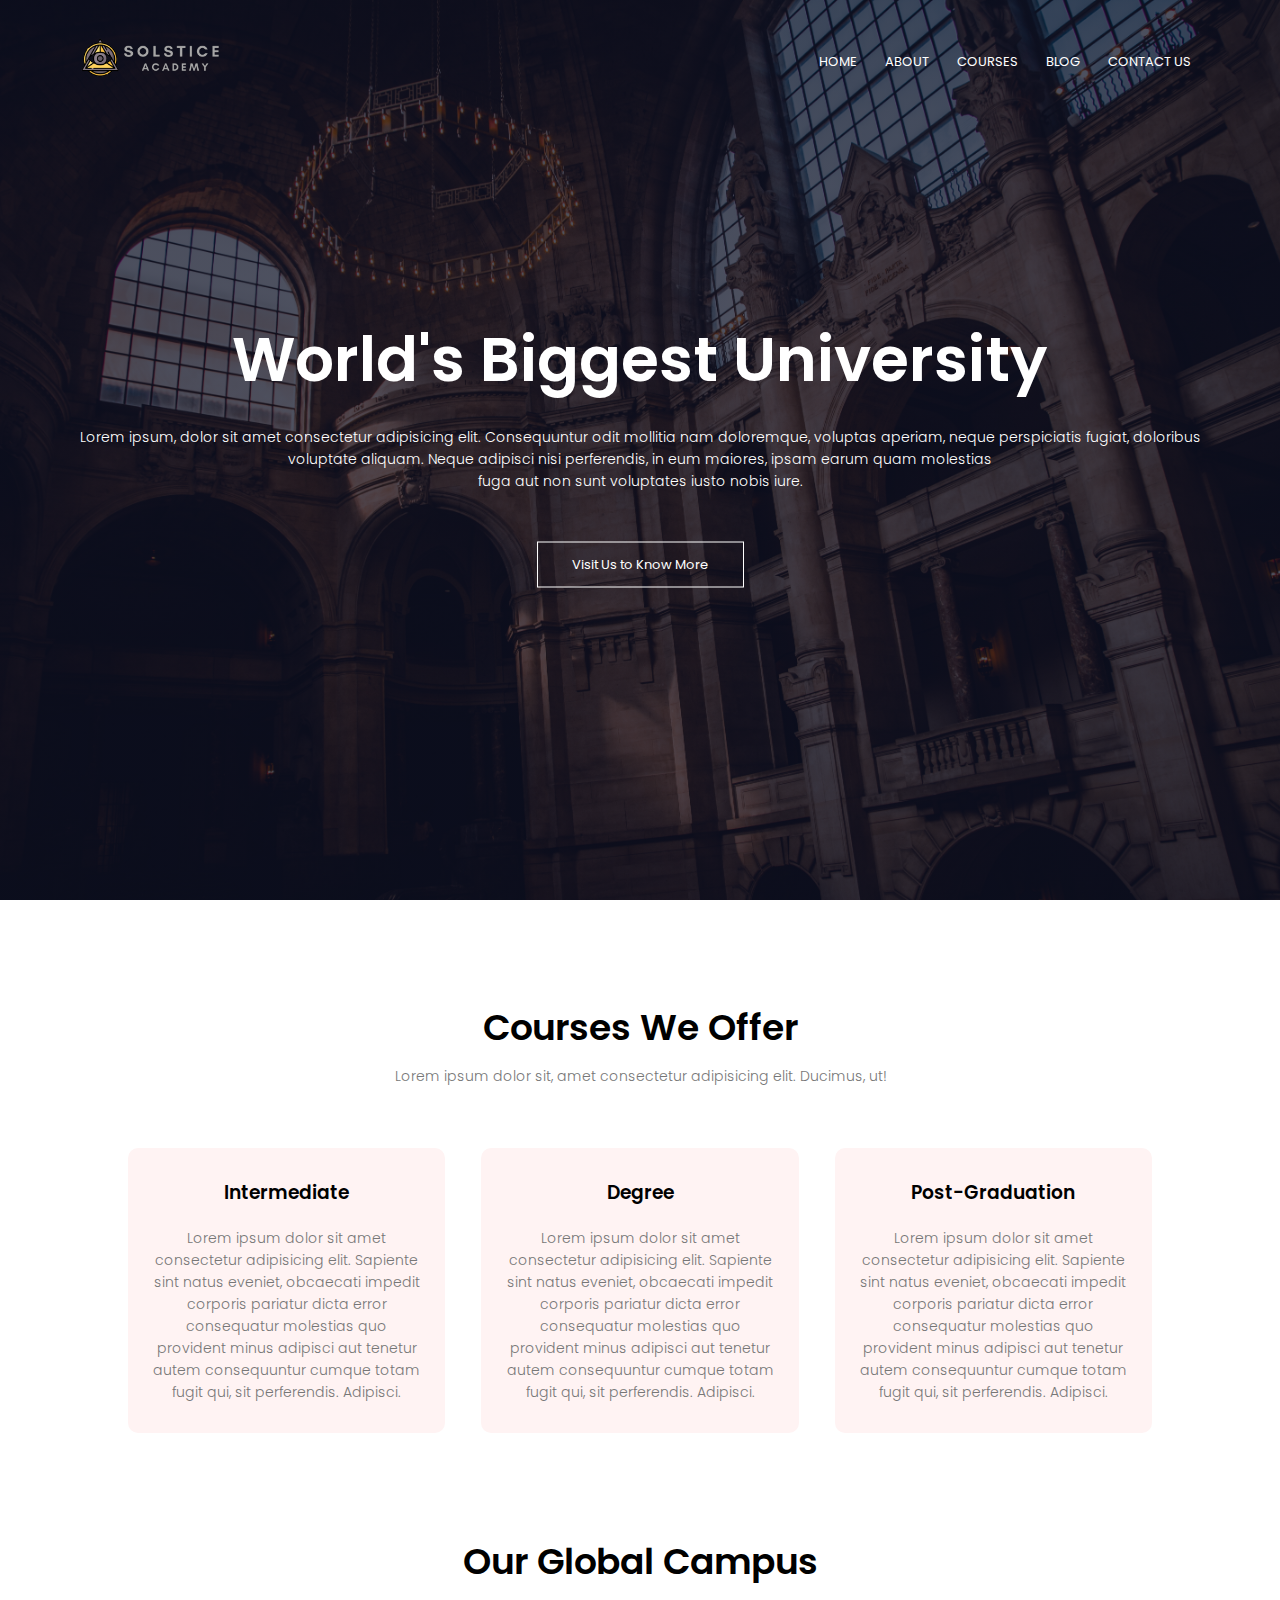
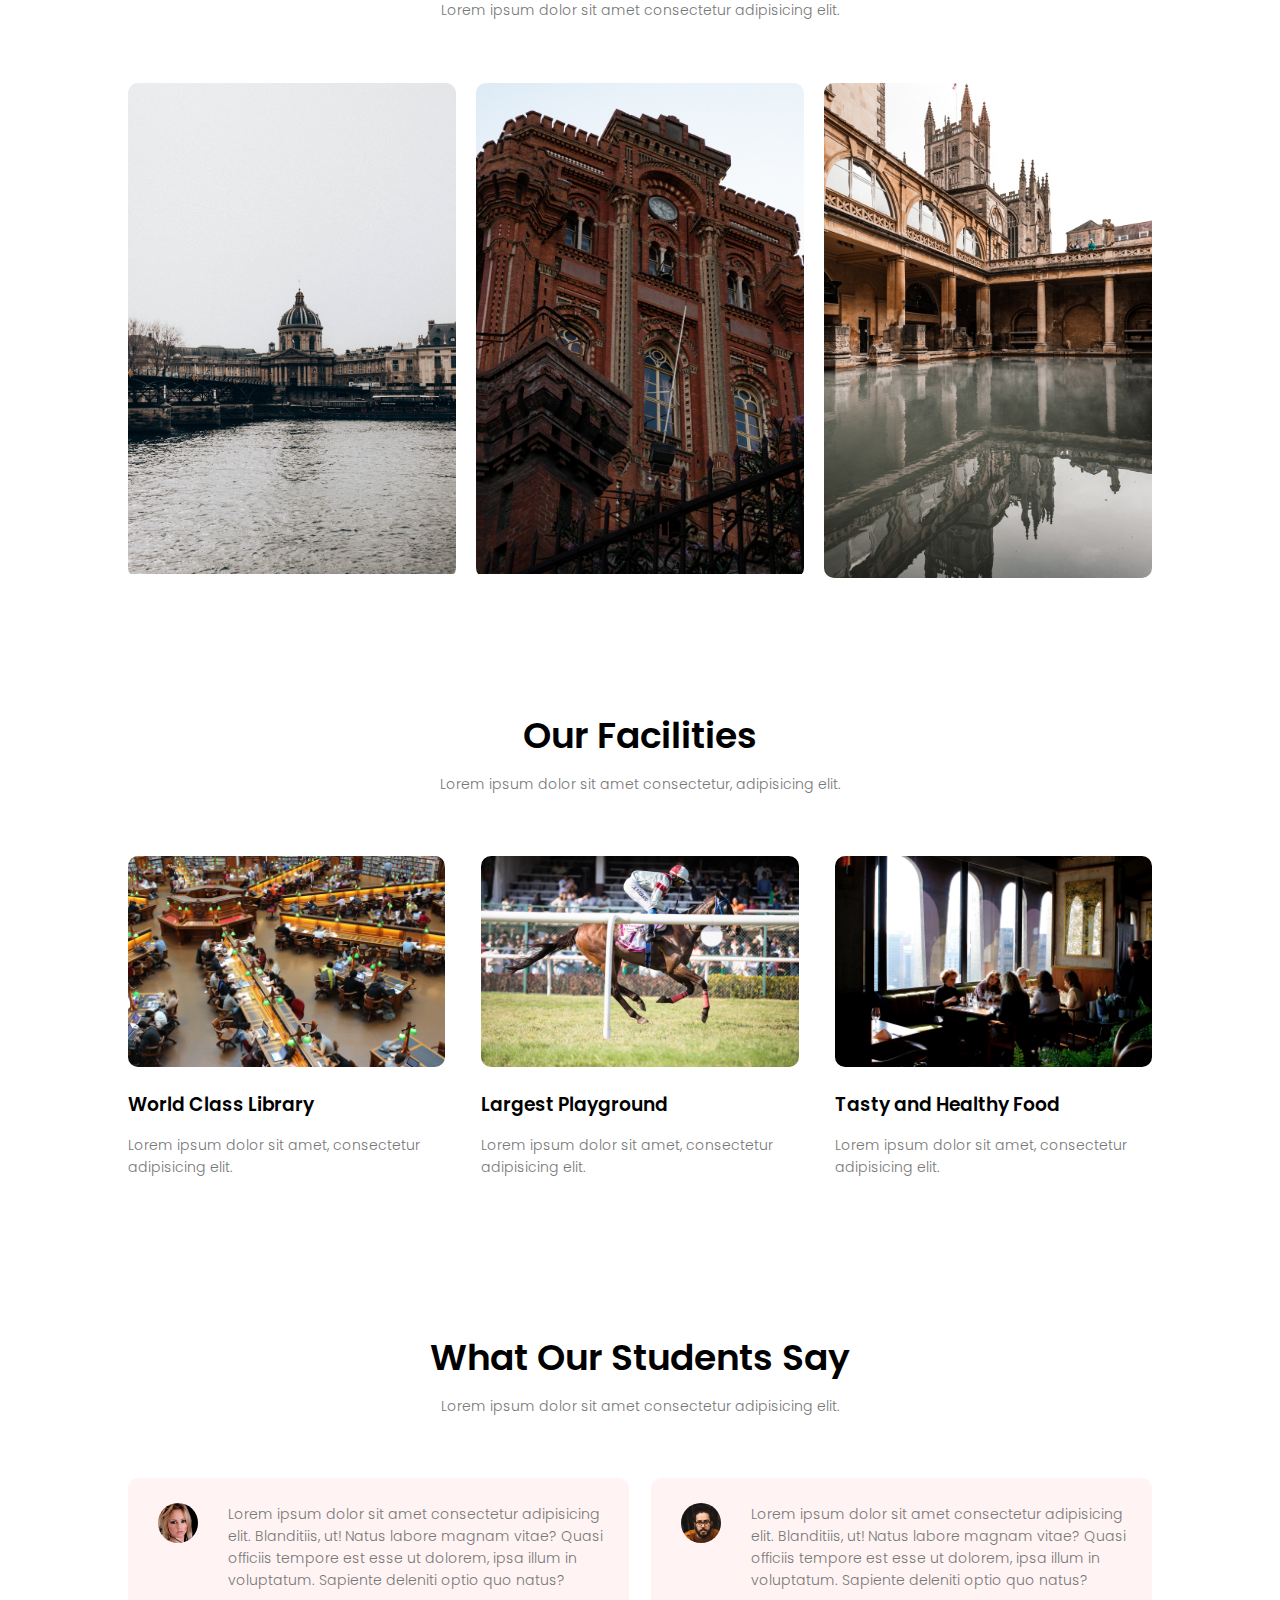
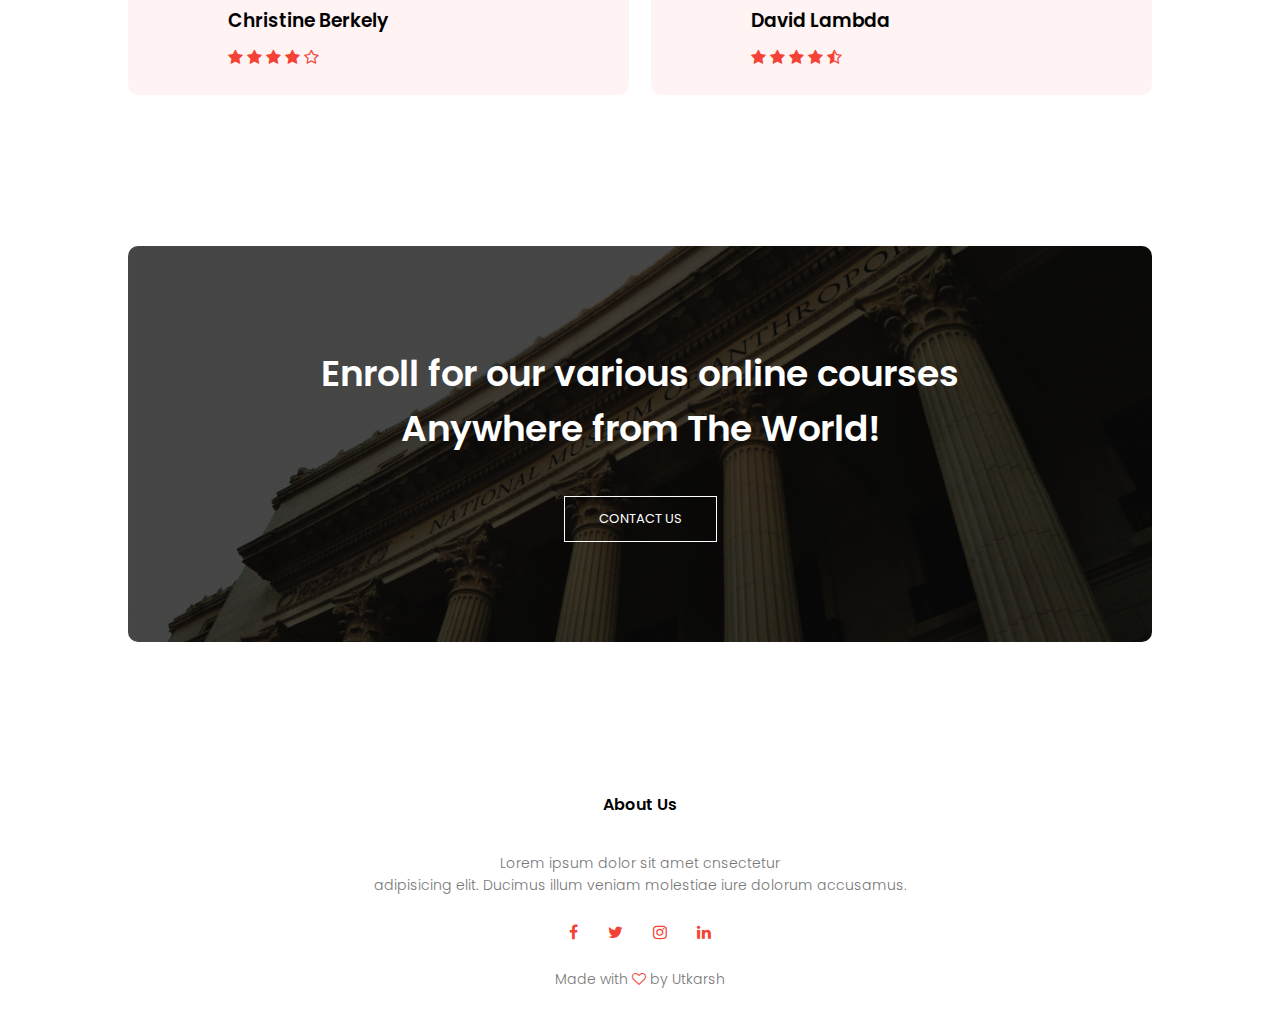
==== index.html @ ec30bfaa "Add files via upload" ====
<!DOCTYPE html>
<html lang="en">
<head>
    <meta charset="UTF-8">
    <meta name="viewport" content="width=device-width, initial-scale=1.0">
    <title>University Website Design</title>
    <link rel="stylesheet" href="styles.css">
    <link rel="preconnect" href="https://fonts.googleapis.com">
<link rel="preconnect" href="https://fonts.gstatic.com" crossorigin>
<link href="https://fonts.googleapis.com/css2?family=Poppins:wght@100;200;300;400;600;700&display=swap" rel="stylesheet">
<link rel="stylesheet" href="https://stackpath.bootstrapcdn.com/font-awesome/4.7.0/css/font-awesome.min.css">
</head>
<body>
    <section class="header">
        <nav>
            <a href="index.html"><img src="img/logotest.png"></a>
            <div class="nav-links" id="navLinks">
                <i class="fa fa-times" onclick="hideMenu()"></i> <!--close-icon-->
                <ul>
                    <li><a href="index.html">HOME</a></li>
                    <li><a href="about.html">ABOUT</a></li>
                    <li><a href="courses.html">COURSES</a></li>
                    <li><a href="blogs.html">BLOG</a></li>
                    <li><a href="contact.html">CONTACT US</a></li>
                </ul>
            </div>
            <i class="fa fa-bars" onclick="showMenu()"></i> <!--menu-icon-->
        </nav>

        <div class="text-box">
            <h1>World's Biggest University</h1>
            <p>Lorem ipsum, dolor sit amet consectetur adipisicing elit. Consequuntur odit mollitia nam doloremque, voluptas aperiam, neque perspiciatis fugiat, doloribus voluptate aliquam. 
                Neque adipisci nisi perferendis, in eum maiores, ipsam earum quam molestias 
                <br>fuga aut non sunt voluptates iusto nobis iure.
            </p>
            <a href="about.html" class="hero-btn">Visit Us to Know More</a>
        </div>  
    </section>

    <!-- Courses -->

    <section class="courses">
        <h1>Courses We Offer</h1>
        <p>Lorem ipsum dolor sit, amet consectetur adipisicing elit. Ducimus, ut!</p>
    
        <div class="row">
            <div class="course-col">
                <h3>Intermediate</h3>
                <p>Lorem ipsum dolor sit amet consectetur adipisicing elit. Sapiente sint natus eveniet, obcaecati impedit corporis pariatur dicta error consequatur molestias quo provident minus adipisci aut tenetur autem consequuntur cumque totam fugit qui, sit perferendis. Adipisci.</p>
            </div>
            
            <div class="course-col">
                <h3>Degree</h3>
                <p>Lorem ipsum dolor sit amet consectetur adipisicing elit. Sapiente sint natus eveniet, obcaecati impedit corporis pariatur dicta error consequatur molestias quo provident minus adipisci aut tenetur autem consequuntur cumque totam fugit qui, sit perferendis. Adipisci.</p>
            </div>
            
            <div class="course-col">
                <h3>Post-Graduation</h3>
                <p>Lorem ipsum dolor sit amet consectetur adipisicing elit. Sapiente sint natus eveniet, obcaecati impedit corporis pariatur dicta error consequatur molestias quo provident minus adipisci aut tenetur autem consequuntur cumque totam fugit qui, sit perferendis. Adipisci.</p>
            </div>
        </div>
    
    </section>

    <!-- Campus -->

    <section class="campus">
        <h1>Our Global Campus</h1>
        <p>Lorem ipsum dolor sit amet consectetur adipisicing elit.</p>
    
        <div class="row">
            <div class="campus-col">
                <img src="img/london.jpg">
                <div class="layer">
                    <h3>LONDON</h3>
                </div>
            </div>
            
            <div class="campus-col">
                <img src="img/pune.jpg">
                <div class="layer">
                    <h3>PUNE</h3>
                </div>
            </div>
            
            <div class="campus-col">
                <img src="img/budapest.jpg">
                <div class="layer">
                    <h3>BUDAPEST</h3>
                </div>
            </div>
        </div>
    </section>

    <!-- Facilities -->

    <section class="facilities">
        <h1>Our Facilities</h1>
        <p>Lorem ipsum dolor sit amet consectetur, adipisicing elit.</p>
    
        <div class="row">
            <div class="facilities-col">
                <img src="img/library.jpg">
                <h3>World Class Library</h3>
                <p>Lorem ipsum dolor sit amet, consectetur adipisicing elit.</p>
            </div>
           
            <div class="facilities-col">
                <img src="img/sports.jpg">
                <h3>Largest Playground</h3>
                <p>Lorem ipsum dolor sit amet, consectetur adipisicing elit.</p>
            </div>
           
            <div class="facilities-col">
                <img src="img/cafeteria.jpg">
                <h3>Tasty and Healthy Food</h3>
                <p>Lorem ipsum dolor sit amet, consectetur adipisicing elit.</p>
            </div>
        </div>
    </section>

    <!-- Testimonials -->

    <section class="testimonials">
        <h1>What Our Students Say</h1>
        <p>Lorem ipsum dolor sit amet consectetur adipisicing elit.</p>
    
        <div class="row">
            <div class="testimonials-col">
                <img src="img/user1.jpg">
                <div>
                    <p>Lorem ipsum dolor sit amet consectetur adipisicing elit. Blanditiis, ut! Natus labore magnam vitae? Quasi officiis tempore est esse ut dolorem, ipsa illum in voluptatum. Sapiente deleniti optio quo natus?</p>
                    <h3>Christine Berkely</h3>
                    <i class="fa fa-star"></i>
                    <i class="fa fa-star"></i>
                    <i class="fa fa-star"></i>
                    <i class="fa fa-star"></i>
                    <i class="fa fa-star-o"></i>
                </div>
            </div>
            
            <div class="testimonials-col">
                <img src="img/user2.jpg">
                <div>
                    <p>Lorem ipsum dolor sit amet consectetur adipisicing elit. Blanditiis, ut! Natus labore magnam vitae? Quasi officiis tempore est esse ut dolorem, ipsa illum in voluptatum. Sapiente deleniti optio quo natus?</p>
                    <h3>David Lambda</h3>
                    <i class="fa fa-star"></i>
                    <i class="fa fa-star"></i>
                    <i class="fa fa-star"></i>
                    <i class="fa fa-star"></i>
                    <i class="fa fa-star-half-o"></i>
                </div>
            </div>
        </div>
    </section>


    <!-- Call To Action -->
    <section class="cta">
        <h1>Enroll for our various online courses<br>
            Anywhere from The World!</h1>
        <a href="contact.html" class="hero-btn">CONTACT US</a>
    </section>


 


    <!-- Footer -->
    <section class="footer">
        <h4>About Us</h4>
        <p>Lorem ipsum dolor sit amet cnsectetur<br> adipisicing elit. Ducimus illum veniam molestiae iure dolorum accusamus.</p>

        <div class="icons">
            <i class="fa fa-facebook"></i>
            <i class="fa fa-twitter"></i>
            <i class="fa fa-instagram"></i>
            <i class="fa fa-linkedin"></i>
        </div>
        <p>Made with <i class="fa fa-heart-o"></i> by Utkarsh</p>

    </section>








    <!-- JavaScript for toggle menu -->
    <script>
        var navLinks = document.getElementById("navLinks")
        
        function showMenu(){
            navLinks.style.right = "0";
        }

        function hideMenu(){
            navLinks.style.right = "-200px";
        }

    </script>


</body>
</html>
---- styles.css ----
* {
    margin: 0;
    padding: 0;
    font-family: 'Poppins', sans-serif;
}

.header {
    min-height: 100vh;
    width: 100%;
    background-image: linear-gradient(rgba(4, 9, 30, 0.7), rgba(4, 9, 30, 0.7)), url(img/banner.jpg);
    background-position: center;
    background-size: cover;
    position: relative;
}

nav {
    display: flex;
    padding: 2% 6%;
    justify-content: space-between;
    align-items: center;
}

nav img {
    width: 150px;

}

.nav-links {
    flex: 1;
    text-align: right;
}

.nav-links ul li {
    list-style: none;
    display: inline-block;
    padding: 8px 12px;
    position: relative;
}

.nav-links ul li::after {
    content: '';
    width: 0%;
    height: 2px;
    background: #f44336;
    display: block;
    margin: auto;
    transition: 0.5s;
}

.nav-links ul li:hover::after {
    width: 100%;
}

.nav-links ul li a{
    color: white;
    text-decoration: none;
    font-size: 13px;
}

/* text-box */

.text-box {
    width: 90%;
    color: white;
    position: absolute;
    top: 50%;
    left: 50%;
    transform: translate(-50%, -50%);
    text-align: center;
}

.text-box h1 {
    font-size: 62px;
}

.text-box p {
    margin: 10px 0 40px;
    font-size: 14px;
    color: white;
}

/* hero-btn */

.hero-btn {
    display: inline-block;
    text-decoration: none;
    color: white;
    border: 1px solid white;
    padding: 12px 34px;
    font-size: 13px;
    background: transparent;
    position: relative;
    cursor: pointer;

}

.hero-btn:hover {
    border: 1 px solid #f44336;
    background: #f44336;
    transition: 1s;
}

/* responsiveness */

nav .fa {
    display: none;
}

@media(max-width: 700px) {
    .text-box h1 {
        font-size: 20px;
    }

    .nav-links ul li {
        display: block;
    }

    .nav-links {
        position: fixed;
        background: #f44336;
        height: 100vh;
        width: 200px;
        top: 0;
        right: -200px;
        text-align: left;
        z-index: 2;
        transition: 1s;
    }

    nav .fa {
        display: block;
        color: #fff;
        margin: 10px;
        font-size: 22px;
        cursor: pointer;
    }

    .nav-links ul{
        padding: 30px;

    }
}

/* Courses */

.courses {
    width: 80%;
    margin: auto;
    text-align: center;
    padding-top: 100px;
}

h1 {
    font-size: 36px;
    font-weight: 600;
}

p {
    color: #777;
    font-size: 14px;
    font-weight: 300;
    line-height: 22px;
    padding: 10px;

}

.row {
    margin-top: 5%;
    display: flex;
    justify-content: space-between;
}

.course-col {
    flex-basis: 31%;
    background: #fff3f3;
    border-radius: 10px ;
    margin-bottom: 5%;
    padding: 20px 12px;
    box-sizing: border-box;
}

h3 {
    text-align: center;
    font-weight: 600;
    margin: 10px 0;
}

.course-col:hover {
    box-shadow: 0 0 20px 0px rgba(0, 0, 0, 0.2);
    transition: 0.5s;
}

@media(max-width: 700px){
    .row{
        flex-direction: column;
    }
}


/* campus */

.campus {
    width: 80%;
    margin: auto;
    text-align: center;
    padding-top: 50px;
}

.campus-col {
    flex-basis: 32%;
    border-radius: 10px;
    margin-bottom: 30px;
    position: relative;
    overflow: hidden;
}

.campus-col img {
    width: 100%;
    display: block;
}

.layer {
    background: transparent;
    height: 100%;
    width: 100%;
    position: absolute;
    top: 0;
    left: 0;
    transition: 0.5s;
}

.layer:hover {
    background: rgba(226, 0, 0, 0.7);
}

.layer h3 {
    width: 100%;
    font-family: 500;
    color: white;
    font-size: 26px;
    bottom: 0;
    left: 50%;
    transform: translateX(-50%);
    position: absolute;
    opacity: 0;
    transition: 0.5s;
}

.layer:hover h3 {
    bottom: 49%;
    opacity: 1;
}


/* facilities */

.facilities {
    width: 80%;
    margin: auto;
    text-align: center;
    padding-top: 100px;
}

.facilities-col {
    flex-basis: 31%;
    border-radius: 10px;
    margin-bottom: 5%;
    text-align: left;
}

.facilities-col img {
    width: 100%;
    border-radius: 10px;
}

.facilities-col p {
    padding: 0;
}

.facilities-col h3 {
    margin-top: 16px;
    margin-bottom: 15px;
    text-align: left; 
}


/* testimonials */

.testimonials {
    width: 80%;
    margin: auto;
    padding-top: 100px;
    text-align: center;
}

.testimonials-col {
    flex-basis: 44%;
    border-radius: 10px;
    margin-bottom: 5%;
    text-align: left;
    background-color: #fff3f3;
    padding: 25px;
    cursor: pointer;
    display: flex;
}

.testimonials-col img {
    height: 40px;
    margin-left: 5px;
    margin-right: 30px;
    border-radius: 50%;
}

.testimonials-col p {
    padding: 0;
}

.testimonials-col h3 {
    margin-top: 15px;
    text-align: left;
}

.testimonials-col .fa {
    color: #f44336;
}

@media(max-width: 700px){
    .testimonials-col img {
        margin-left: 0;
        margin-right: 15px;
    }
}

/* call to action */

.cta {
    margin: 100px auto;
    width: 80%;
    background-image: linear-gradient(rgba(0, 0, 0, 0.7),rgba(0, 0, 0, 0.7)), url(img/banner2.jpg);
    background-position: center;
    background-size: cover;
    border-radius: 10px;
    text-align: center;
    padding: 100px 0;
}

.cta h1 {
    color: #fff;
    margin-bottom: 40px;
    padding: 0;
}

@media(maximum-width: 700px){
    .cta h1{
        font-size: 24px;
    }
}


/* footer */

.footer {
    width: 100%;
    text-align: center;
    padding: 30px 0;
}

.footer h4 {
    margin-bottom: 25px;
    margin-top: 20px;
    font-weight: 600
}

.icons .fa{
    color: #f44336;
    margin: 0 13px;
    cursor: pointer;
    padding: 18px 0;
}

.fa-heart-o {
    color: #f44336;
}


/* about us page */

.sub-header {
    height: 50vh;
    width: 100%;
    background-image: linear-gradient(rgba(4, 9, 30, 0.7), rgba(4, 9, 30, 0.7)), url(img/background.jpg);
    background-position: center;
    background-size: cover;
    text-align: center;
    color: white;
}

.sub-header h1 {
    margin-top: 60px;

}

.about-us {
    width: 80%;
    margin: auto;
    padding-top: 80px;
    padding-bottom: 50px;
}

.about-col {
    flex-basis: 48%;
    padding: 30px 2px;
}

.about-col img {
    width: 100%;
}

.about-col h1 {
    padding-top: 0;
}

.about-col p {
    padding: 15px 0 25px;
}

.red-btn {
    border: 1px solid #f44336;
    background: transparent;
    color: #f44336;
}

.red-btn:hover {
    color: white;

}


/* blog page */

.blog-content{ 
    width: 80%;
    margin: auto;
    padding: 60px 0;
}

.blog-left{
    flex-basis: 65%;
}

.blog-left img{
    width: 100%;
}

.blog-left h2{
    color: #222;
    font-weight: 600;
    margin: 30px 0;
}

.blog-left p {
    color: #999;
    padding: 0;

}

.blog-right {
    flex-basis: 32%;
}

.blog-right h3{
    background: #f44336;
    color: white;
    padding: 7px 0;
    font-size: 16px;
    margin-bottom: 20px; 
}

.blog-right div{
    display: flex;
    align-items: center;
    justify-content: space-between;
    color: #555;
    padding: 8px;
    box-sizing: border-box;
}

.comment-box {
    border: 1px solid #ccc;
    margin: 50px 0;
    padding: 10px 20px;
}

.comment-box h3{
    text-align: left;
}

.comment-form input, .comment-form textarea{
    width: 100%;
    padding: 10px;
    margin: 15px 0;
    box-sizing: border-box;
    border: none;
    outline: none;
    background: #f0f0f0;
}

.comment-form button {
    margin: 10px 0;
}

@media(max-width: 700px){
    .sub-header h1{
        font-size: 24px;
    }
}


/* Contact Us Page */

.location{
    width: 80%;
    margin: auto;
    padding: 80px 0;
}

.location iframe{
    width: 100%;
}

.contact-us {
    width: 80%;
    margin: auto;
}

.contact-col {
    flex-basis: 48%;
    margin-bottom: 30px;
}

.contact-col div{
    display: flex;
    align-items: center;
    margin-bottom: 40px;
}

.contact-col div .fa{
    font-size: 28px;
    color: #f44336;
    margin: 10px;
    margin-right: 30px;
}

.contact-col div p {
    padding: 0;
}

.contact-col div h5 {
    font-size: 20px;
    margin-bottom: 5px;
    color: #555;
    font-weight: 400;
}

.contact-col input, .contact-col textarea{
    width: 100%;
    padding: 15px;
    margin-bottom: 17px;
    outline: none;
    border: 1px solid #ccc;
    box-sizing: border-box;
}
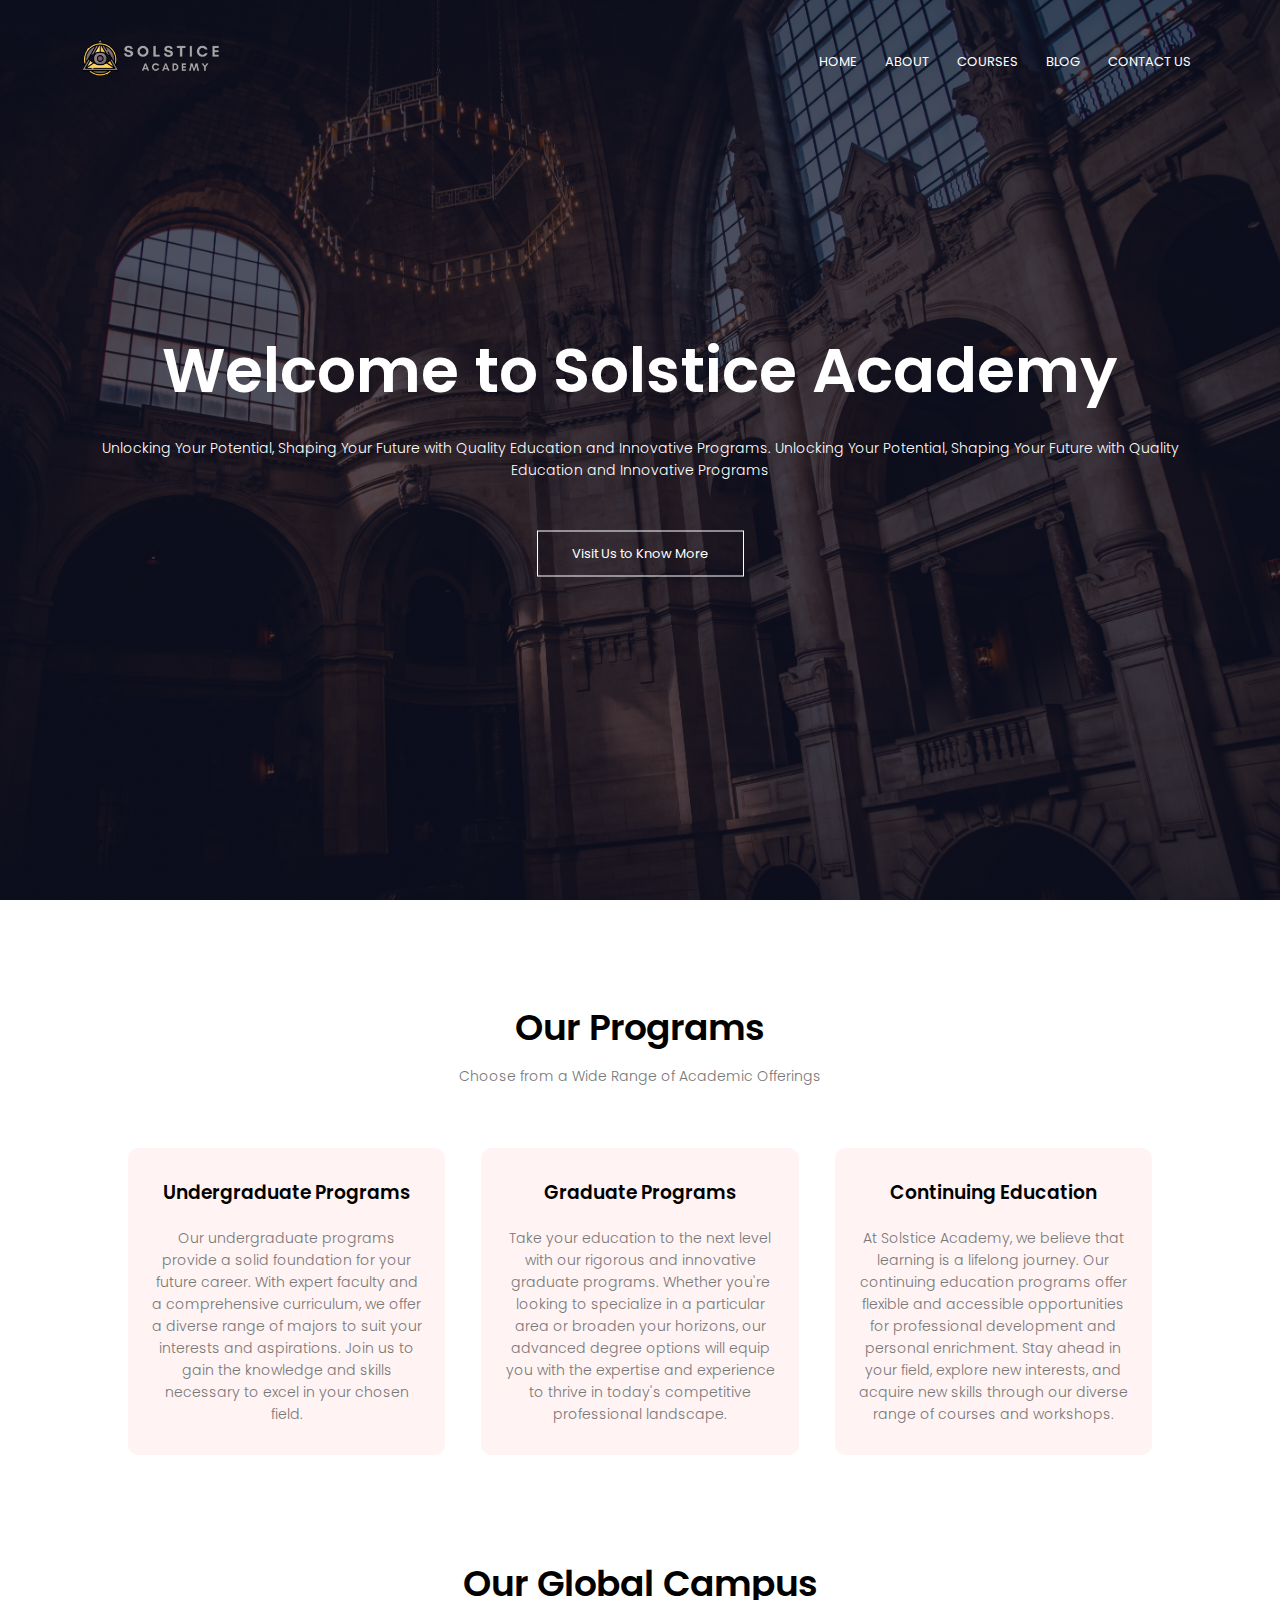
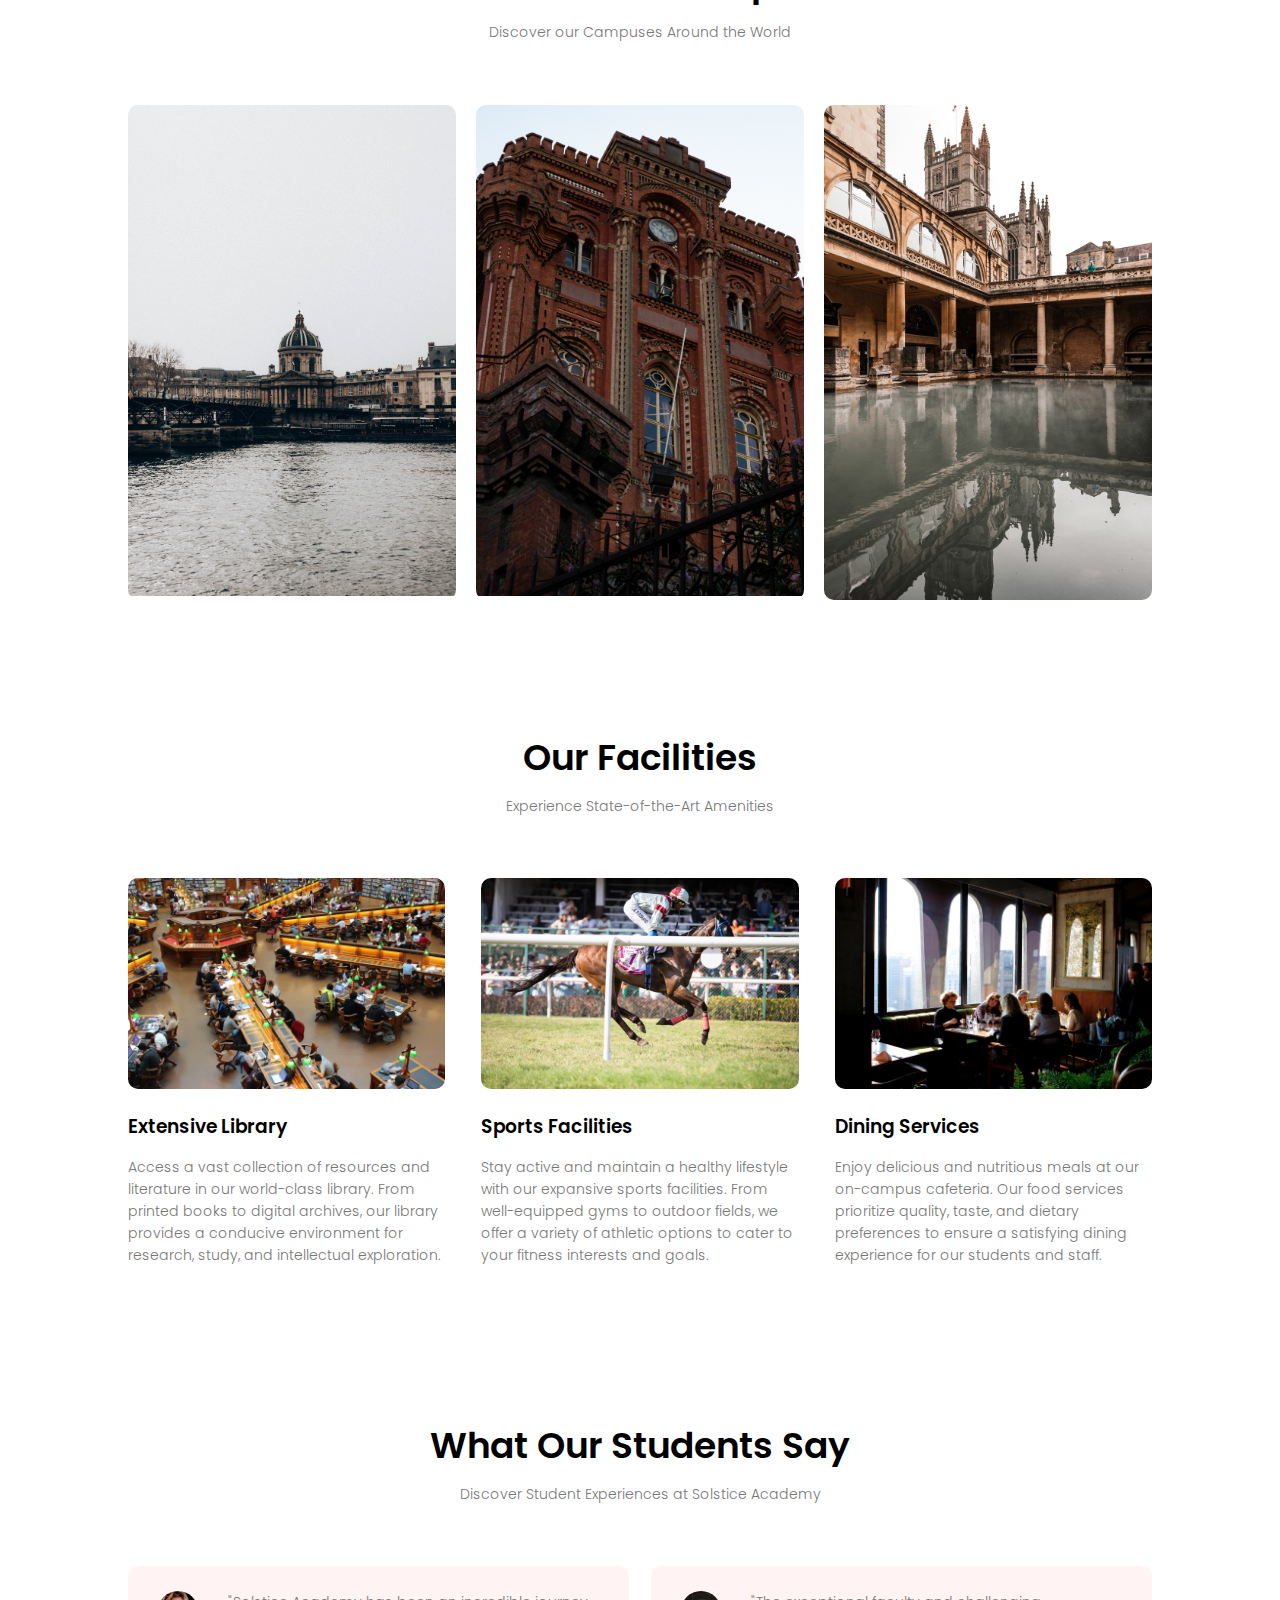
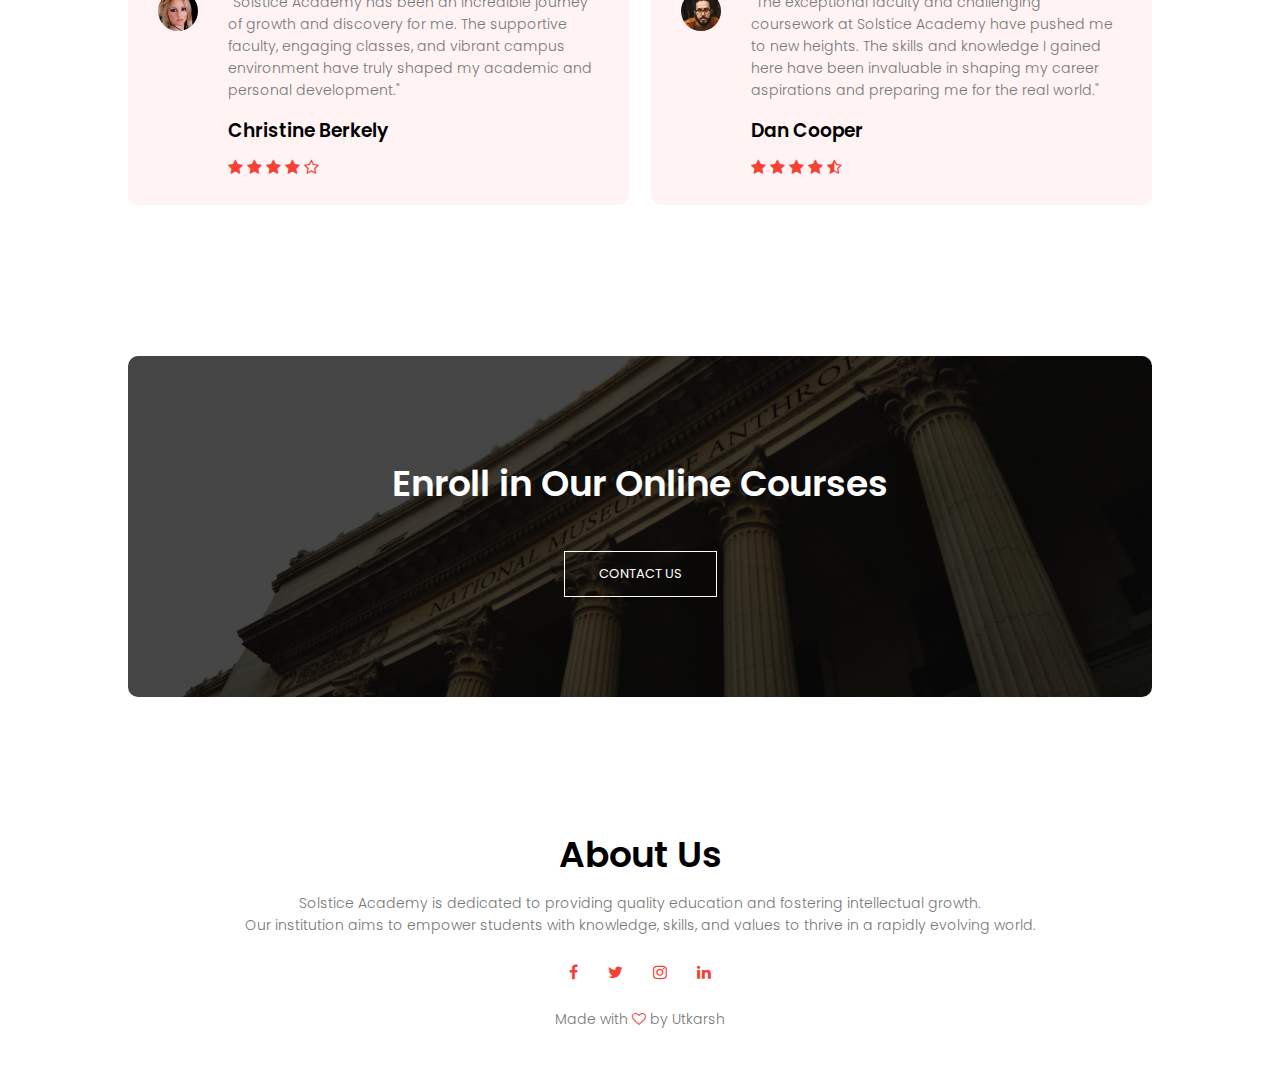
==== commit 8310d755: "updated files" ====
--- a/index.html
+++ b/index.html
@@ -3,9 +3,11 @@
 <head>
     <meta charset="UTF-8">
     <meta name="viewport" content="width=device-width, initial-scale=1.0">
-    <title>University Website Design</title>
+    <title>Solstice Academy</title>
     <link rel="stylesheet" href="styles.css">
     <link rel="preconnect" href="https://fonts.googleapis.com">
+    <link rel="icon" type="image/ico" href="favicontest.ico">
+
 <link rel="preconnect" href="https://fonts.gstatic.com" crossorigin>
 <link href="https://fonts.googleapis.com/css2?family=Poppins:wght@100;200;300;400;600;700&display=swap" rel="stylesheet">
 <link rel="stylesheet" href="https://stackpath.bootstrapcdn.com/font-awesome/4.7.0/css/font-awesome.min.css">
@@ -28,11 +30,8 @@
         </nav>
 
         <div class="text-box">
-            <h1>World's Biggest University</h1>
-            <p>Lorem ipsum, dolor sit amet consectetur adipisicing elit. Consequuntur odit mollitia nam doloremque, voluptas aperiam, neque perspiciatis fugiat, doloribus voluptate aliquam. 
-                Neque adipisci nisi perferendis, in eum maiores, ipsam earum quam molestias 
-                <br>fuga aut non sunt voluptates iusto nobis iure.
-            </p>
+            <h1>Welcome to Solstice Academy</h1>
+            <p>Unlocking Your Potential, Shaping Your Future with Quality Education and Innovative Programs. Unlocking Your Potential, Shaping Your Future with Quality Education and Innovative Programs</p>
             <a href="about.html" class="hero-btn">Visit Us to Know More</a>
         </div>  
     </section>
@@ -40,23 +39,24 @@
     <!-- Courses -->
 
     <section class="courses">
-        <h1>Courses We Offer</h1>
-        <p>Lorem ipsum dolor sit, amet consectetur adipisicing elit. Ducimus, ut!</p>
+        <h1>Our Programs</h1>
+        <p>Choose from a Wide Range of Academic Offerings</p>
     
         <div class="row">
             <div class="course-col">
-                <h3>Intermediate</h3>
-                <p>Lorem ipsum dolor sit amet consectetur adipisicing elit. Sapiente sint natus eveniet, obcaecati impedit corporis pariatur dicta error consequatur molestias quo provident minus adipisci aut tenetur autem consequuntur cumque totam fugit qui, sit perferendis. Adipisci.</p>
+                <h3>Undergraduate Programs</h3>
+                <p>Our undergraduate programs provide a solid foundation for your future career. With expert faculty and a comprehensive curriculum, we offer a diverse range of majors to suit your interests and aspirations. Join us to gain the knowledge and skills necessary to excel in your chosen field.</p>
             </div>
             
             <div class="course-col">
-                <h3>Degree</h3>
-                <p>Lorem ipsum dolor sit amet consectetur adipisicing elit. Sapiente sint natus eveniet, obcaecati impedit corporis pariatur dicta error consequatur molestias quo provident minus adipisci aut tenetur autem consequuntur cumque totam fugit qui, sit perferendis. Adipisci.</p>
+                <h3>Graduate Programs</h3>
+                <p>Take your education to the next level with our rigorous and innovative graduate programs. Whether you're looking to specialize in a particular area or broaden your horizons, our advanced degree options will equip you with the expertise and experience to thrive in today's competitive professional landscape.</p>
+
             </div>
             
             <div class="course-col">
-                <h3>Post-Graduation</h3>
-                <p>Lorem ipsum dolor sit amet consectetur adipisicing elit. Sapiente sint natus eveniet, obcaecati impedit corporis pariatur dicta error consequatur molestias quo provident minus adipisci aut tenetur autem consequuntur cumque totam fugit qui, sit perferendis. Adipisci.</p>
+                <h3>Continuing Education</h3>
+                <p>At Solstice Academy, we believe that learning is a lifelong journey. Our continuing education programs offer flexible and accessible opportunities for professional development and personal enrichment. Stay ahead in your field, explore new interests, and acquire new skills through our diverse range of courses and workshops.</p>
             </div>
         </div>
     
@@ -66,7 +66,7 @@
 
     <section class="campus">
         <h1>Our Global Campus</h1>
-        <p>Lorem ipsum dolor sit amet consectetur adipisicing elit.</p>
+        <p>Discover our Campuses Around the World</p>
     
         <div class="row">
             <div class="campus-col">
@@ -96,25 +96,25 @@
 
     <section class="facilities">
         <h1>Our Facilities</h1>
-        <p>Lorem ipsum dolor sit amet consectetur, adipisicing elit.</p>
+        <p>Experience State-of-the-Art Amenities</p>
     
         <div class="row">
             <div class="facilities-col">
                 <img src="img/library.jpg">
-                <h3>World Class Library</h3>
-                <p>Lorem ipsum dolor sit amet, consectetur adipisicing elit.</p>
+                <h3>Extensive Library</h3>
+                <p>Access a vast collection of resources and literature in our world-class library. From printed books to digital archives, our library provides a conducive environment for research, study, and intellectual exploration.</p>
             </div>
            
             <div class="facilities-col">
                 <img src="img/sports.jpg">
-                <h3>Largest Playground</h3>
-                <p>Lorem ipsum dolor sit amet, consectetur adipisicing elit.</p>
+                <h3>Sports Facilities</h3>
+                <p>Stay active and maintain a healthy lifestyle with our expansive sports facilities. From well-equipped gyms to outdoor fields, we offer a variety of athletic options to cater to your fitness interests and goals.</p>
             </div>
            
             <div class="facilities-col">
                 <img src="img/cafeteria.jpg">
-                <h3>Tasty and Healthy Food</h3>
-                <p>Lorem ipsum dolor sit amet, consectetur adipisicing elit.</p>
+                <h3>Dining Services</h3>
+                <p>Enjoy delicious and nutritious meals at our on-campus cafeteria. Our food services prioritize quality, taste, and dietary preferences to ensure a satisfying dining experience for our students and staff.</p>
             </div>
         </div>
     </section>
@@ -123,13 +123,13 @@
 
     <section class="testimonials">
         <h1>What Our Students Say</h1>
-        <p>Lorem ipsum dolor sit amet consectetur adipisicing elit.</p>
+        <p>Discover Student Experiences at Solstice Academy</p>
     
         <div class="row">
             <div class="testimonials-col">
                 <img src="img/user1.jpg">
                 <div>
-                    <p>Lorem ipsum dolor sit amet consectetur adipisicing elit. Blanditiis, ut! Natus labore magnam vitae? Quasi officiis tempore est esse ut dolorem, ipsa illum in voluptatum. Sapiente deleniti optio quo natus?</p>
+                    <p>"Solstice Academy has been an incredible journey of growth and discovery for me. The supportive faculty, engaging classes, and vibrant campus environment have truly shaped my academic and personal development."</p>
                     <h3>Christine Berkely</h3>
                     <i class="fa fa-star"></i>
                     <i class="fa fa-star"></i>
@@ -142,8 +142,8 @@
             <div class="testimonials-col">
                 <img src="img/user2.jpg">
                 <div>
-                    <p>Lorem ipsum dolor sit amet consectetur adipisicing elit. Blanditiis, ut! Natus labore magnam vitae? Quasi officiis tempore est esse ut dolorem, ipsa illum in voluptatum. Sapiente deleniti optio quo natus?</p>
-                    <h3>David Lambda</h3>
+                    <p>"The exceptional faculty and challenging coursework at Solstice Academy have pushed me to new heights. The skills and knowledge I gained here have been invaluable in shaping my career aspirations and preparing me for the real world."</p>
+                    <h3>Dan Cooper</h3>
                     <i class="fa fa-star"></i>
                     <i class="fa fa-star"></i>
                     <i class="fa fa-star"></i>
@@ -157,8 +157,7 @@
 
     <!-- Call To Action -->
     <section class="cta">
-        <h1>Enroll for our various online courses<br>
-            Anywhere from The World!</h1>
+        <h1>Enroll in Our Online Courses</h1>
         <a href="contact.html" class="hero-btn">CONTACT US</a>
     </section>
 
@@ -168,8 +167,8 @@
 
     <!-- Footer -->
     <section class="footer">
-        <h4>About Us</h4>
-        <p>Lorem ipsum dolor sit amet cnsectetur<br> adipisicing elit. Ducimus illum veniam molestiae iure dolorum accusamus.</p>
+        <h1>About Us</h1>
+        <p>Solstice Academy is dedicated to providing quality education and fostering intellectual growth. <br>Our institution aims to empower students with knowledge, skills, and values to thrive in a rapidly evolving world.</p>
 
         <div class="icons">
             <i class="fa fa-facebook"></i>
